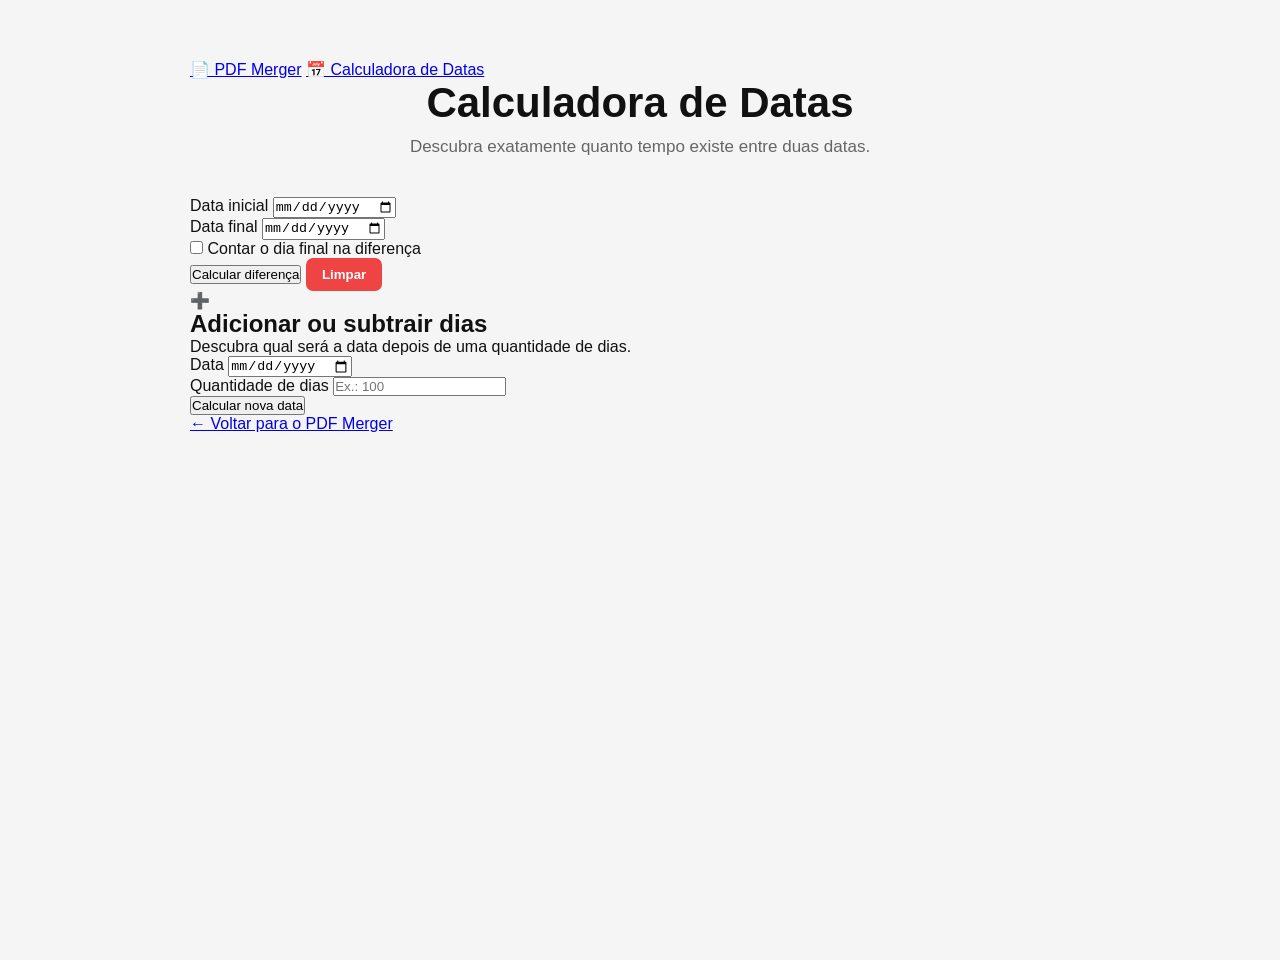
==== date-calculator.html @ 7ab05034 "feat: adiciona pagina da calculadora de datas" ====
<!DOCTYPE html>
<html lang="pt-BR">

<head>
    <meta charset="UTF-8">
    <meta name="viewport" content="width=device-width, initial-scale=1.0">

    <title>Calculadora de Datas</title>

    <link rel="stylesheet" href="css/styles.css">
    <link rel="stylesheet" href="css/date-calculator.css">
</head>

<body>

    <main class="container date-container">

        <nav class="tool-nav" aria-label="Ferramentas">
            <a href="index.html" class="tool-link">📄 PDF Merger</a>
            <a href="date-calculator.html" class="tool-link active">📅 Calculadora de Datas</a>
        </nav>

        <header>
            <h1>Calculadora de Datas</h1>
            <p>Descubra exatamente quanto tempo existe entre duas datas.</p>
        </header>

        <section class="date-card">
            <div class="date-inputs">
                <div class="date-field">
                    <label for="startDate">Data inicial</label>
                    <input type="date" id="startDate">
                </div>

                <div class="date-field">
                    <label for="endDate">Data final</label>
                    <input type="date" id="endDate">
                </div>
            </div>

            <div class="date-options">
                <label class="checkbox-label">
                    <input type="checkbox" id="includeEndDate">
                    <span>Contar o dia final na diferença</span>
                </label>
            </div>

            <div class="date-actions">
                <button id="calculateButton" class="calculate-button">Calcular diferença</button>
                <button id="clearButton" class="date-clear-button">Limpar</button>
            </div>
        </section>

        <section id="resultArea" class="date-results hidden" aria-live="polite">
            <div class="main-result">
                <span class="result-label">Diferença entre as datas</span>
                <strong id="mainDays">0 dias</strong>
                <span id="dateDirection" class="result-direction"></span>
            </div>

            <div class="result-grid">
                <article class="result-card">
                    <span>📅 Período</span>
                    <strong id="calendarDifference">—</strong>
                </article>

                <article class="result-card">
                    <span>📆 Semanas</span>
                    <strong id="weeksDifference">—</strong>
                </article>

                <article class="result-card">
                    <span>🕐 Horas</span>
                    <strong id="hoursDifference">—</strong>
                </article>

                <article class="result-card">
                    <span>⏱️ Minutos</span>
                    <strong id="minutesDifference">—</strong>
                </article>

                <article class="result-card">
                    <span>⚡ Segundos</span>
                    <strong id="secondsDifference">—</strong>
                </article>

                <article class="result-card">
                    <span>💼 Dias úteis</span>
                    <strong id="businessDaysDifference">—</strong>
                </article>
            </div>

            <div class="weekday-result">
                <div>
                    <span>Data inicial</span>
                    <strong id="startWeekday">—</strong>
                </div>
                <div>
                    <span>Data final</span>
                    <strong id="endWeekday">—</strong>
                </div>
            </div>
        </section>

        <section class="date-card add-date-card">
            <div class="section-heading">
                <span class="section-icon">➕</span>
                <div>
                    <h2>Adicionar ou subtrair dias</h2>
                    <p>Descubra qual será a data depois de uma quantidade de dias.</p>
                </div>
            </div>

            <div class="date-inputs add-date-inputs">
                <div class="date-field">
                    <label for="baseDate">Data</label>
                    <input type="date" id="baseDate">
                </div>

                <div class="date-field">
                    <label for="daysToAdd">Quantidade de dias</label>
                    <input type="number" id="daysToAdd" placeholder="Ex.: 100" step="1">
                </div>
            </div>

            <button id="addDaysButton" class="calculate-button secondary-button">Calcular nova data</button>

            <div id="addDaysResult" class="add-days-result hidden">
                <span id="addDaysDescription">—</span>
                <strong id="newDateResult">—</strong>
            </div>
        </section>

        <footer class="date-footer">
            <a href="index.html">← Voltar para o PDF Merger</a>
        </footer>

    </main>

    <script src="js/date-calculator.js"></script>

</body>

</html>
---- css/styles.css ----
* {
    margin: 0;
    padding: 0;
    box-sizing: border-box;
}

body {
    font-family: Arial, sans-serif;
    background: #f5f5f5;
    color: #111;
    min-height: 100vh;
}

.container {
    width: min(900px, 90%);
    margin: 60px auto;
}

header {
    text-align: center;
    margin-bottom: 40px;
}

header h1 {
    font-size: 42px;
    margin-bottom: 10px;
}

header p {
    color: #666;
    font-size: 17px;
}

/* ÁREA DE UPLOAD */

.upload-area {
    background: white;
    border: 2px dashed #ccc;
    border-radius: 16px;
    padding: 60px 20px;
    text-align: center;
    transition: 0.2s;
}

.upload-area.dragover {
    border-color: #2563eb;
    background: #f8faff;
}

.upload-icon {
    width: 60px;
    height: 60px;
    border-radius: 50%;
    background: #2563eb;
    color: white;

    display: flex;
    align-items: center;
    justify-content: center;

    font-size: 32px;

    margin: 0 auto 20px;
}

.upload-area h2 {
    margin-bottom: 10px;
}

.upload-area p {
    color: #777;
    line-height: 1.6;
    margin-bottom: 25px;
}

#fileInput {
    display: none;
}

/* BOTÃO SELECIONAR */

.button {
    display: inline-block;

    background: #2563eb;
    color: white;

    padding: 13px 24px;

    border-radius: 8px;

    cursor: pointer;

    font-weight: bold;

    transition: 0.2s;
}

.button:hover {
    background: #1d4ed8;
}

/* LISTA */

.files-section {
    margin-top: 35px;
}

.files-header {
    display: flex;
    justify-content: space-between;
    align-items: center;

    margin-bottom: 15px;
}

.files-header h2 {
    font-size: 20px;
}

/* BOTÃO LIMPAR */

#clearButton {
    border: none;

    background: #ef4444;
    color: white;

    padding: 9px 16px;

    border-radius: 7px;

    cursor: pointer;

    font-weight: bold;

    transition: 0.2s;
}

#clearButton:hover {
    background: #dc2626;
}

/* ARQUIVOS */

.file-list {
    display: flex;
    flex-direction: column;
    gap: 10px;
}

.file {
    background: white;

    padding: 16px;

    border-radius: 10px;

    display: flex;
    align-items: center;
    gap: 15px;

    cursor: grab;
}

.file-icon {
    font-size: 25px;
}

.file-info {
    flex: 1;
}

.file-name {
    font-weight: bold;
}

.file-size {
    color: #888;
    font-size: 13px;
    margin-top: 4px;
}

.remove-button {
    border: none;

    background: #fee2e2;
    color: #dc2626;

    width: 35px;
    height: 35px;

    border-radius: 7px;

    cursor: pointer;

    font-size: 16px;

    transition: 0.2s;
}

.remove-button:hover {
    background: #dc2626;
    color: white;
}

.empty {
    background: white;

    padding: 30px;

    text-align: center;

    border-radius: 10px;

    color: #999;
}

/* BOTÃO MESCLAR */

.merge-button {
    width: 100%;

    margin-top: 30px;

    padding: 17px;

    border: none;

    border-radius: 10px;

    background: #16a34a;
    color: white;

    font-size: 16px;

    font-weight: bold;

    cursor: pointer;

    transition: 0.2s;
}

.merge-button:hover {
    background: #15803d;
}

.merge-button:disabled {
    background: #d1d5db;
    color: #6b7280;

    cursor: not-allowed;
}

/* ============================= */
/* INFORMAÇÕES DOS ARQUIVOS */
/* ============================= */

.file-summary {
    color: #777;
    font-size: 14px;
    margin-top: 5px;
}


/* ============================= */
/* DETALHES DO PDF */
/* ============================= */

.file-details {
    color: #888;
    font-size: 13px;
    margin-top: 5px;
}


/* ============================= */
/* ALÇA PARA ARRASTAR */
/* ============================= */

.drag-handle {
    color: #aaa;
    font-size: 20px;
    cursor: grab;
    user-select: none;
    letter-spacing: -4px;
}

.drag-handle:active {
    cursor: grabbing;
}


/* ============================= */
/* ARQUIVO SENDO ARRASTADO */
/* ============================= */

.file.dragging {
    opacity: 0.5;
}


/* ============================= */
/* LOCAL DE DESTINO */
/* ============================= */

.file.drag-over {
    border: 2px dashed #2563eb;
    background: #f8faff;
}

/* ============================= */
/* CONFIGURAÇÃO DO ARQUIVO */
/* ============================= */

.file-settings {
    margin-top: 25px;
    background: white;
    padding: 20px;
    border-radius: 10px;
}

.file-settings label {
    display: block;
    font-weight: bold;
    margin-bottom: 10px;
}

.file-name-input {
    display: flex;
    align-items: center;
}

.file-name-input input {
    width: 100%;
    padding: 13px 14px;

    border: 1px solid #d1d5db;
    border-right: none;

    border-radius: 8px 0 0 8px;

    font-size: 15px;
    outline: none;
}

.file-name-input input:focus {
    border-color: #2563eb;
}

.file-name-input span {
    padding: 13px 14px;

    background: #f3f4f6;

    border: 1px solid #d1d5db;

    border-radius: 0 8px 8px 0;

    color: #666;
}


/* ============================= */
/* RESULTADO */
/* ============================= */

.result-area {
    margin-top: 30px;

    background: white;

    border-radius: 16px;

    padding: 35px 25px;

    text-align: center;

    border: 1px solid #e5e7eb;
}

.success-icon {
    width: 60px;
    height: 60px;

    margin: 0 auto 18px;

    border-radius: 50%;

    background: #dcfce7;

    color: #16a34a;

    display: flex;
    align-items: center;
    justify-content: center;

    font-size: 30px;
    font-weight: bold;
}

.result-area h2 {
    margin-bottom: 8px;
}

.result-area p {
    color: #777;
}


/* ============================= */
/* AÇÕES DO RESULTADO */
/* ============================= */

.result-actions {
    display: flex;

    justify-content: center;

    gap: 12px;

    margin-top: 25px;

    flex-wrap: wrap;
}


/* DOWNLOAD */

.download-button {
    border: none;

    background: #16a34a;

    color: white;

    padding: 13px 24px;

    border-radius: 8px;

    cursor: pointer;

    font-weight: bold;

    font-size: 15px;

    transition: 0.2s;
}

.download-button:hover {
    background: #15803d;
}


/* NOVA MESCLAGEM */

.new-merge-button {
    border: 1px solid #d1d5db;

    background: white;

    color: #333;

    padding: 13px 24px;

    border-radius: 8px;

    cursor: pointer;

    font-weight: bold;

    font-size: 15px;

    transition: 0.2s;
}

.new-merge-button:hover {
    background: #f3f4f6;
}


/* ============================= */
/* CLASSE UTILITÁRIA */
/* ============================= */

.hidden {
    display: none;
}


/* ============================= */
/* RESPONSIVO */
/* ============================= */

@media (max-width: 600px) {

    .container {
        width: 92%;
        margin: 35px auto;
    }

    header h1 {
        font-size: 32px;
    }

    .upload-area {
        padding: 45px 15px;
    }

    .result-actions {
        flex-direction: column;
    }

    .download-button,
    .new-merge-button {
        width: 100%;
    }
}
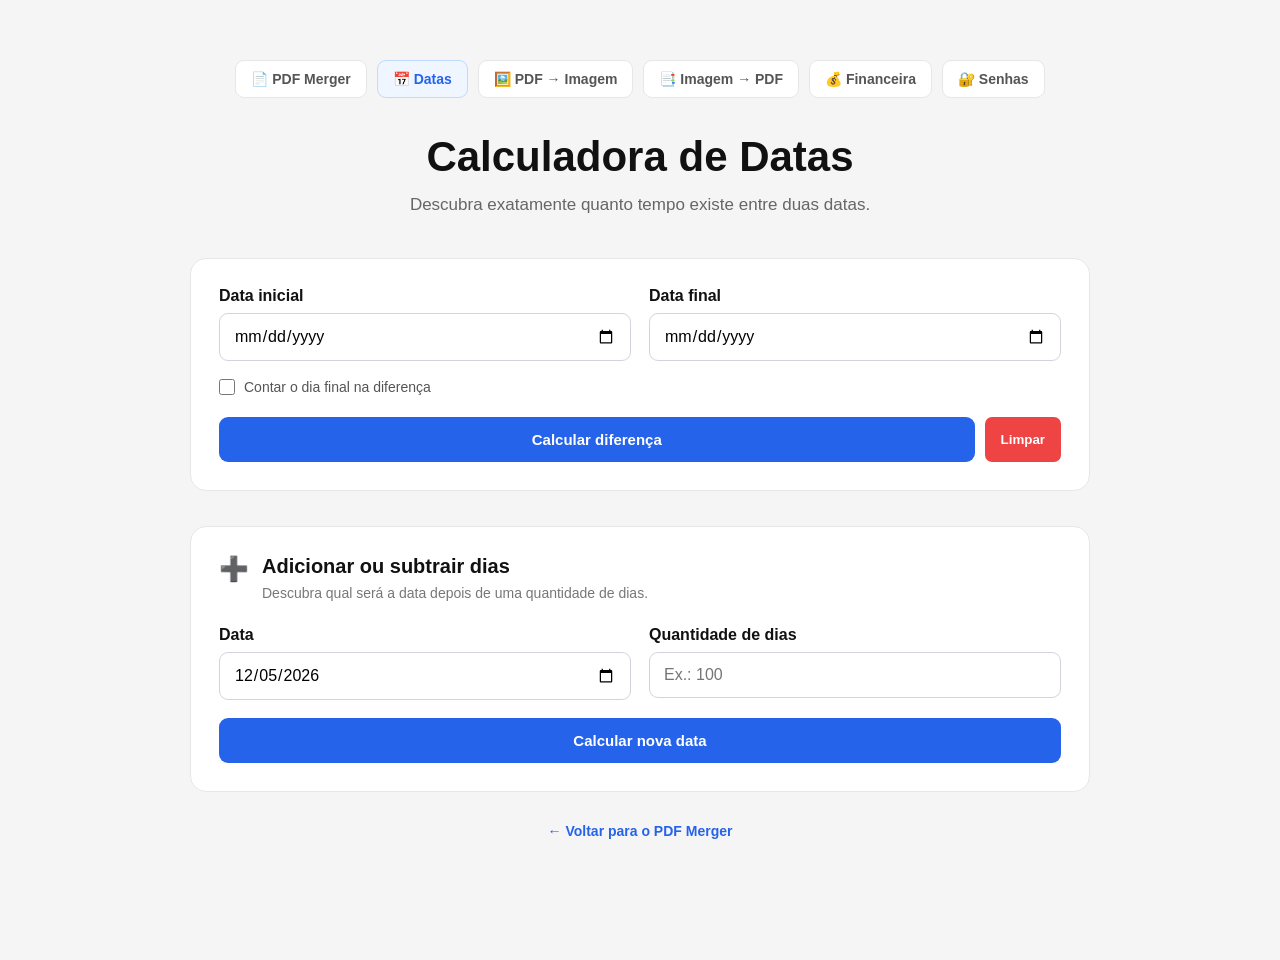
==== commit b9d19d11: "refactor: connect date calculator to full suite navigation" ====
--- a/date-calculator.html
+++ b/date-calculator.html
@@ -1,144 +1,25 @@
 <!DOCTYPE html>
 <html lang="pt-BR">
-
 <head>
-    <meta charset="UTF-8">
-    <meta name="viewport" content="width=device-width, initial-scale=1.0">
-
+    <meta charset="UTF-8"><meta name="viewport" content="width=device-width, initial-scale=1.0">
     <title>Calculadora de Datas</title>
-
-    <link rel="stylesheet" href="css/styles.css">
-    <link rel="stylesheet" href="css/date-calculator.css">
+    <link rel="stylesheet" href="css/styles.css"><link rel="stylesheet" href="css/tools.css"><link rel="stylesheet" href="css/date-calculator.css">
 </head>
-
 <body>
-
-    <main class="container date-container">
-
-        <nav class="tool-nav" aria-label="Ferramentas">
-            <a href="index.html" class="tool-link">📄 PDF Merger</a>
-            <a href="date-calculator.html" class="tool-link active">📅 Calculadora de Datas</a>
-        </nav>
-
-        <header>
-            <h1>Calculadora de Datas</h1>
-            <p>Descubra exatamente quanto tempo existe entre duas datas.</p>
-        </header>
-
-        <section class="date-card">
-            <div class="date-inputs">
-                <div class="date-field">
-                    <label for="startDate">Data inicial</label>
-                    <input type="date" id="startDate">
-                </div>
-
-                <div class="date-field">
-                    <label for="endDate">Data final</label>
-                    <input type="date" id="endDate">
-                </div>
-            </div>
-
-            <div class="date-options">
-                <label class="checkbox-label">
-                    <input type="checkbox" id="includeEndDate">
-                    <span>Contar o dia final na diferença</span>
-                </label>
-            </div>
-
-            <div class="date-actions">
-                <button id="calculateButton" class="calculate-button">Calcular diferença</button>
-                <button id="clearButton" class="date-clear-button">Limpar</button>
-            </div>
-        </section>
-
-        <section id="resultArea" class="date-results hidden" aria-live="polite">
-            <div class="main-result">
-                <span class="result-label">Diferença entre as datas</span>
-                <strong id="mainDays">0 dias</strong>
-                <span id="dateDirection" class="result-direction"></span>
-            </div>
-
-            <div class="result-grid">
-                <article class="result-card">
-                    <span>📅 Período</span>
-                    <strong id="calendarDifference">—</strong>
-                </article>
-
-                <article class="result-card">
-                    <span>📆 Semanas</span>
-                    <strong id="weeksDifference">—</strong>
-                </article>
-
-                <article class="result-card">
-                    <span>🕐 Horas</span>
-                    <strong id="hoursDifference">—</strong>
-                </article>
-
-                <article class="result-card">
-                    <span>⏱️ Minutos</span>
-                    <strong id="minutesDifference">—</strong>
-                </article>
-
-                <article class="result-card">
-                    <span>⚡ Segundos</span>
-                    <strong id="secondsDifference">—</strong>
-                </article>
-
-                <article class="result-card">
-                    <span>💼 Dias úteis</span>
-                    <strong id="businessDaysDifference">—</strong>
-                </article>
-            </div>
-
-            <div class="weekday-result">
-                <div>
-                    <span>Data inicial</span>
-                    <strong id="startWeekday">—</strong>
-                </div>
-                <div>
-                    <span>Data final</span>
-                    <strong id="endWeekday">—</strong>
-                </div>
-            </div>
-        </section>
-
-        <section class="date-card add-date-card">
-            <div class="section-heading">
-                <span class="section-icon">➕</span>
-                <div>
-                    <h2>Adicionar ou subtrair dias</h2>
-                    <p>Descubra qual será a data depois de uma quantidade de dias.</p>
-                </div>
-            </div>
-
-            <div class="date-inputs add-date-inputs">
-                <div class="date-field">
-                    <label for="baseDate">Data</label>
-                    <input type="date" id="baseDate">
-                </div>
-
-                <div class="date-field">
-                    <label for="daysToAdd">Quantidade de dias</label>
-                    <input type="number" id="daysToAdd" placeholder="Ex.: 100" step="1">
-                </div>
-            </div>
-
-            <button id="addDaysButton" class="calculate-button secondary-button">Calcular nova data</button>
-
-            <div id="addDaysResult" class="add-days-result hidden">
-                <span id="addDaysDescription">—</span>
-                <strong id="newDateResult">—</strong>
-            </div>
-        </section>
-
-        <footer class="date-footer">
-            <a href="index.html">← Voltar para o PDF Merger</a>
-        </footer>
-
-    </main>
-
-    <script src="js/date-calculator.js"></script>
-
+<main class="container date-container">
+    <nav class="tool-nav" aria-label="Ferramentas">
+        <a href="index.html" class="tool-link">📄 PDF Merger</a><a href="date-calculator.html" class="tool-link active">📅 Datas</a><a href="pdf-to-image.html" class="tool-link">🖼️ PDF → Imagem</a><a href="image-to-pdf.html" class="tool-link">📑 Imagem → PDF</a><a href="financial-calculator.html" class="tool-link">💰 Financeira</a><a href="password-generator.html" class="tool-link">🔐 Senhas</a>
+    </nav>
+    <header><h1>Calculadora de Datas</h1><p class="tool-description">Descubra exatamente quanto tempo existe entre duas datas.</p></header>
+    <section class="date-card">
+        <div class="date-inputs"><div class="date-field"><label for="startDate">Data inicial</label><input type="date" id="startDate"></div><div class="date-field"><label for="endDate">Data final</label><input type="date" id="endDate"></div></div>
+        <div class="date-options"><label class="checkbox-label"><input type="checkbox" id="includeEndDate"><span>Contar o dia final na diferença</span></label></div>
+        <div class="date-actions"><button id="calculateButton" class="calculate-button">Calcular diferença</button><button id="clearButton" class="date-clear-button">Limpar</button></div>
+    </section>
+    <section id="resultArea" class="date-results hidden" aria-live="polite"><div class="main-result"><span class="result-label">Diferença entre as datas</span><strong id="mainDays">0 dias</strong><span id="dateDirection" class="result-direction"></span></div><div class="result-grid"><article class="result-card"><span>📅 Período</span><strong id="calendarDifference">—</strong></article><article class="result-card"><span>📆 Semanas</span><strong id="weeksDifference">—</strong></article><article class="result-card"><span>🕐 Horas</span><strong id="hoursDifference">—</strong></article><article class="result-card"><span>⏱️ Minutos</span><strong id="minutesDifference">—</strong></article><article class="result-card"><span>⚡ Segundos</span><strong id="secondsDifference">—</strong></article><article class="result-card"><span>💼 Dias úteis</span><strong id="businessDaysDifference">—</strong></article></div><div class="weekday-result"><div><span>Data inicial</span><strong id="startWeekday">—</strong></div><div><span>Data final</span><strong id="endWeekday">—</strong></div></div></section>
+    <section class="date-card add-date-card"><div class="section-heading"><span class="section-icon">➕</span><div><h2>Adicionar ou subtrair dias</h2><p>Descubra qual será a data depois de uma quantidade de dias.</p></div></div><div class="date-inputs add-date-inputs"><div class="date-field"><label for="baseDate">Data</label><input type="date" id="baseDate"></div><div class="date-field"><label for="daysToAdd">Quantidade de dias</label><input type="number" id="daysToAdd" placeholder="Ex.: 100" step="1"></div></div><button id="addDaysButton" class="calculate-button secondary-button">Calcular nova data</button><div id="addDaysResult" class="add-days-result hidden"><span id="addDaysDescription">—</span><strong id="newDateResult">—</strong></div></section>
+    <footer class="date-footer"><a href="index.html">← Voltar para o PDF Merger</a></footer>
+</main>
+<script src="js/date-calculator.js"></script>
 </body>
-
 </html>
--- a/css/tools.css
+++ b/css/tools.css
@@ -0,0 +1,103 @@
+.tool-nav {
+    display: flex;
+    justify-content: center;
+    gap: 8px;
+    margin-bottom: 32px;
+    flex-wrap: wrap;
+}
+
+.tool-link {
+    text-decoration: none;
+    color: #475569;
+    background: #fff;
+    border: 1px solid #e2e8f0;
+    padding: 9px 13px;
+    border-radius: 9px;
+    font-size: 13px;
+    font-weight: 700;
+    transition: .2s;
+}
+
+.tool-link:hover,
+.tool-link.active {
+    color: #2563eb;
+    border-color: #bfdbfe;
+    background: #eff6ff;
+}
+
+.tool-description {
+    max-width: 680px;
+    margin: 0 auto;
+    line-height: 1.6;
+}
+
+.tool-card {
+    background: #fff;
+    border: 1px solid #e5e7eb;
+    border-radius: 16px;
+    padding: 28px;
+    margin-top: 25px;
+}
+
+.form-grid {
+    display: grid;
+    grid-template-columns: repeat(2, minmax(0, 1fr));
+    gap: 18px;
+}
+
+.form-field label {
+    display: block;
+    font-weight: 700;
+    margin-bottom: 8px;
+}
+
+.form-field input,
+.form-field select {
+    width: 100%;
+    padding: 13px 14px;
+    border: 1px solid #d1d5db;
+    border-radius: 9px;
+    font: inherit;
+    background: #fff;
+    outline: none;
+}
+
+.form-field input:focus,
+.form-field select:focus {
+    border-color: #2563eb;
+    box-shadow: 0 0 0 3px #dbeafe;
+}
+
+.tool-button {
+    width: 100%;
+    margin-top: 20px;
+    padding: 14px 18px;
+    border: none;
+    border-radius: 9px;
+    background: #2563eb;
+    color: #fff;
+    font-size: 15px;
+    font-weight: 700;
+    cursor: pointer;
+}
+
+.tool-button:hover { background: #1d4ed8; }
+.tool-button:disabled { background: #d1d5db; color: #6b7280; cursor: not-allowed; }
+
+.tool-result {
+    margin-top: 20px;
+    padding: 22px;
+    border-radius: 12px;
+    background: #f8faff;
+    border: 1px solid #dbeafe;
+}
+
+.tool-result h2 { margin-bottom: 8px; }
+.tool-result p { color: #64748b; line-height: 1.5; }
+.hidden { display: none !important; }
+
+@media (max-width: 650px) {
+    .form-grid { grid-template-columns: 1fr; }
+    .tool-card { padding: 20px; }
+    .tool-link { font-size: 12px; }
+}
--- a/css/date-calculator.css
+++ b/css/date-calculator.css
@@ -0,0 +1,317 @@
+/* ============================= */
+/* NAVEGAÇÃO ENTRE FERRAMENTAS */
+/* ============================= */
+
+.tool-nav {
+    display: flex;
+    justify-content: center;
+    gap: 10px;
+    margin-bottom: 35px;
+    flex-wrap: wrap;
+}
+
+.tool-link {
+    text-decoration: none;
+    color: #555;
+    background: white;
+    border: 1px solid #e5e7eb;
+    padding: 10px 15px;
+    border-radius: 9px;
+    font-size: 14px;
+    font-weight: bold;
+    transition: 0.2s;
+}
+
+.tool-link:hover,
+.tool-link.active {
+    color: #2563eb;
+    border-color: #bfdbfe;
+    background: #eff6ff;
+}
+
+.date-container {
+    max-width: 900px;
+}
+
+/* ============================= */
+/* CARD PRINCIPAL */
+/* ============================= */
+
+.date-card {
+    background: white;
+    border: 1px solid #e5e7eb;
+    border-radius: 16px;
+    padding: 28px;
+    margin-top: 25px;
+}
+
+.date-inputs {
+    display: grid;
+    grid-template-columns: 1fr 1fr;
+    gap: 18px;
+}
+
+.date-field label {
+    display: block;
+    font-weight: bold;
+    margin-bottom: 8px;
+}
+
+.date-field input {
+    width: 100%;
+    padding: 13px 14px;
+    border: 1px solid #d1d5db;
+    border-radius: 9px;
+    font: inherit;
+    outline: none;
+    background: white;
+}
+
+.date-field input:focus {
+    border-color: #2563eb;
+    box-shadow: 0 0 0 3px #dbeafe;
+}
+
+.date-options {
+    margin-top: 18px;
+}
+
+.checkbox-label {
+    display: flex;
+    align-items: center;
+    gap: 9px;
+    color: #555;
+    font-size: 14px;
+    cursor: pointer;
+}
+
+.checkbox-label input {
+    width: 16px;
+    height: 16px;
+    accent-color: #2563eb;
+}
+
+.date-actions {
+    display: flex;
+    gap: 10px;
+    margin-top: 22px;
+}
+
+.calculate-button {
+    flex: 1;
+    border: none;
+    border-radius: 9px;
+    background: #2563eb;
+    color: white;
+    padding: 14px 20px;
+    font-size: 15px;
+    font-weight: bold;
+    cursor: pointer;
+    transition: 0.2s;
+}
+
+.calculate-button:hover {
+    background: #1d4ed8;
+}
+
+.date-clear-button {
+    border: 1px solid #d1d5db;
+    background: white;
+    color: #333;
+    padding: 14px 20px;
+    border-radius: 9px;
+    cursor: pointer;
+    font-weight: bold;
+}
+
+.date-clear-button:hover {
+    background: #f3f4f6;
+}
+
+/* ============================= */
+/* RESULTADOS */
+/* ============================= */
+
+.date-results {
+    margin-top: 25px;
+}
+
+.main-result {
+    background: #111827;
+    color: white;
+    border-radius: 16px;
+    padding: 30px;
+    text-align: center;
+}
+
+.result-label {
+    display: block;
+    color: #d1d5db;
+    font-size: 14px;
+    margin-bottom: 8px;
+}
+
+.main-result strong {
+    display: block;
+    font-size: clamp(34px, 7vw, 54px);
+    line-height: 1.1;
+}
+
+.result-direction {
+    display: block;
+    color: #d1d5db;
+    margin-top: 9px;
+    font-size: 14px;
+}
+
+.result-grid {
+    display: grid;
+    grid-template-columns: repeat(3, 1fr);
+    gap: 12px;
+    margin-top: 12px;
+}
+
+.result-card {
+    background: white;
+    border: 1px solid #e5e7eb;
+    border-radius: 12px;
+    padding: 20px;
+}
+
+.result-card span {
+    display: block;
+    color: #777;
+    font-size: 13px;
+    margin-bottom: 7px;
+}
+
+.result-card strong {
+    display: block;
+    font-size: 19px;
+}
+
+.weekday-result {
+    display: grid;
+    grid-template-columns: 1fr 1fr;
+    gap: 12px;
+    margin-top: 12px;
+}
+
+.weekday-result div {
+    background: white;
+    border: 1px solid #e5e7eb;
+    border-radius: 12px;
+    padding: 18px 20px;
+}
+
+.weekday-result span {
+    display: block;
+    color: #777;
+    font-size: 13px;
+    margin-bottom: 6px;
+}
+
+.weekday-result strong {
+    font-size: 17px;
+}
+
+/* ============================= */
+/* ADICIONAR / SUBTRAIR */
+/* ============================= */
+
+.add-date-card {
+    margin-top: 35px;
+}
+
+.section-heading {
+    display: flex;
+    align-items: flex-start;
+    gap: 13px;
+    margin-bottom: 22px;
+}
+
+.section-icon {
+    font-size: 24px;
+}
+
+.section-heading h2 {
+    font-size: 20px;
+    margin-bottom: 5px;
+}
+
+.section-heading p {
+    color: #777;
+    font-size: 14px;
+    line-height: 1.5;
+}
+
+.add-date-inputs {
+    margin-bottom: 18px;
+}
+
+.secondary-button {
+    width: 100%;
+}
+
+.add-days-result {
+    margin-top: 18px;
+    padding: 20px;
+    background: #f8faff;
+    border: 1px solid #dbeafe;
+    border-radius: 12px;
+    text-align: center;
+}
+
+.add-days-result span {
+    display: block;
+    color: #666;
+    font-size: 14px;
+    margin-bottom: 7px;
+}
+
+.add-days-result strong {
+    display: block;
+    color: #111827;
+    font-size: 25px;
+}
+
+.date-footer {
+    text-align: center;
+    margin: 30px 0 10px;
+}
+
+.date-footer a {
+    color: #2563eb;
+    text-decoration: none;
+    font-size: 14px;
+    font-weight: bold;
+}
+
+.hidden {
+    display: none;
+}
+
+@media (max-width: 650px) {
+    .date-inputs,
+    .weekday-result {
+        grid-template-columns: 1fr;
+    }
+
+    .result-grid {
+        grid-template-columns: 1fr 1fr;
+    }
+
+    .date-card {
+        padding: 20px;
+    }
+
+    .date-actions {
+        flex-direction: column;
+    }
+}
+
+@media (max-width: 430px) {
+    .result-grid {
+        grid-template-columns: 1fr;
+    }
+}
